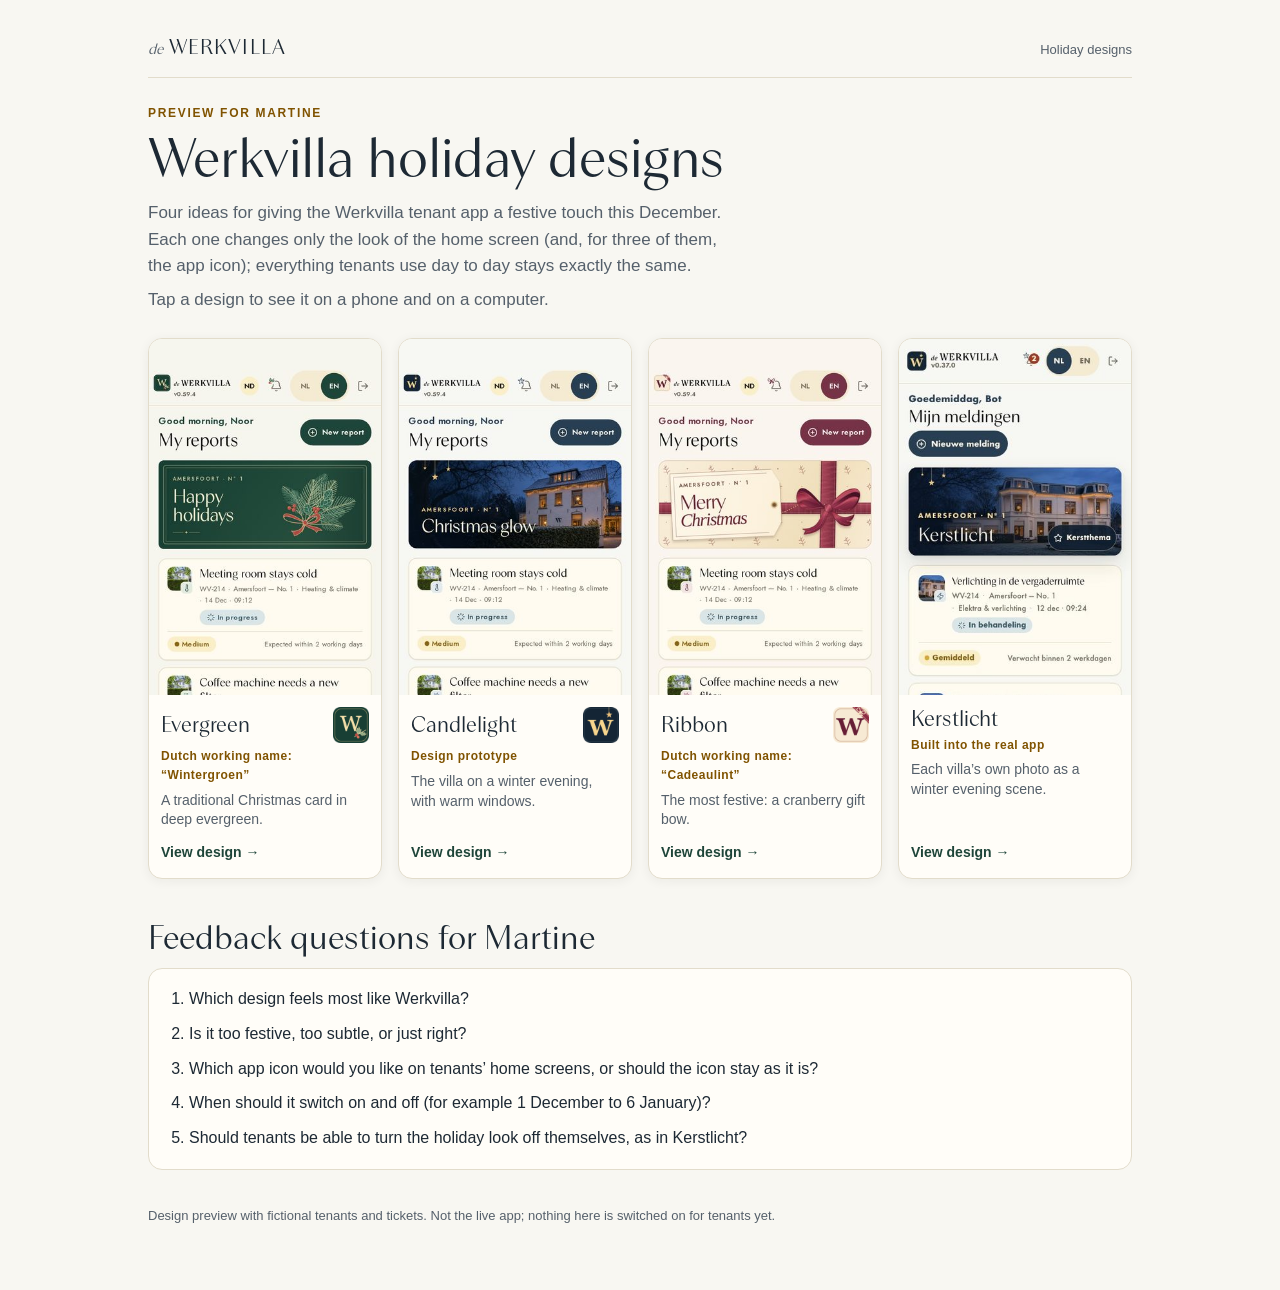
==== index.html @ d8d3cb4d "Werkvilla holiday design previews (static, fictional data)" ====
<!doctype html>
<html lang="en">
<head>
<meta charset="utf-8">
<meta name="viewport" content="width=device-width, initial-scale=1, viewport-fit=cover">
<meta name="robots" content="noindex,nofollow">
<meta name="referrer" content="no-referrer">
<meta name="theme-color" content="#f8f7f2">
<title>Werkvilla holiday designs — preview for Martine</title>
<link rel="stylesheet" href="style.css">
</head>
<body>
<div class="wrap">
<a class="brand" href="index.html"><i>de</i><b>WERKVILLA</b><span>Holiday designs</span></a>
<p class="eyebrow">Preview for Martine</p>
<h1>Werkvilla holiday designs</h1>
<p class="lead">Four ideas for giving the Werkvilla tenant app a festive touch this December. Each one changes only the look of the home screen (and, for three of them, the app icon); everything tenants use day to day stays exactly the same.</p>
<p class="lead">Tap a design to see it on a phone and on a computer.</p>
<div class="cards">
<a class="card" href="evergreen/index.html">
  <div class="shot"><img src="evergreen/thumb.jpg" alt="Evergreen design on a phone" width="360" height="779" loading="lazy"></div>
  <div class="body">
    <div class="title"><h3>Evergreen</h3><img src="assets/icons/evergreen.png" alt="" width="36" height="36"></div>
    <small>Dutch working name: “Wintergroen”</small>
    <p>A traditional Christmas card in deep evergreen.</p>
    <span class="go">View design →</span>
  </div>
</a>
<a class="card" href="candlelight/index.html">
  <div class="shot"><img src="candlelight/thumb.jpg" alt="Candlelight design on a phone" width="360" height="779" loading="lazy"></div>
  <div class="body">
    <div class="title"><h3>Candlelight</h3><img src="assets/icons/candlelight.png" alt="" width="36" height="36"></div>
    <small>Design prototype</small>
    <p>The villa on a winter evening, with warm windows.</p>
    <span class="go">View design →</span>
  </div>
</a>
<a class="card" href="ribbon/index.html">
  <div class="shot"><img src="ribbon/thumb.jpg" alt="Ribbon design on a phone" width="360" height="779" loading="lazy"></div>
  <div class="body">
    <div class="title"><h3>Ribbon</h3><img src="assets/icons/ribbon.png" alt="" width="36" height="36"></div>
    <small>Dutch working name: “Cadeaulint”</small>
    <p>The most festive: a cranberry gift bow.</p>
    <span class="go">View design →</span>
  </div>
</a>
<a class="card" href="kerstlicht/index.html">
  <div class="shot"><img src="kerstlicht/thumb.jpg" alt="Kerstlicht design on a phone" width="360" height="779" loading="lazy"></div>
  <div class="body">
    <div class="title"><h3>Kerstlicht</h3></div>
    <small>Built into the real app</small>
    <p>Each villa’s own photo as a winter evening scene.</p>
    <span class="go">View design →</span>
  </div>
</a>
</div>

<h2>Feedback questions for Martine</h2>
<ol class="questions">
  <li>Which design feels most like Werkvilla?</li>
  <li>Is it too festive, too subtle, or just right?</li>
  <li>Which app icon would you like on tenants’ home screens, or should the icon stay as it is?</li>
  <li>When should it switch on and off (for example 1 December to 6 January)?</li>
  <li>Should tenants be able to turn the holiday look off themselves, as in Kerstlicht?</li>
</ol>
<footer>Design preview with fictional tenants and tickets. Not the live app; nothing here is switched on for tenants yet.</footer>
</div>
</body>
</html>
---- style.css ----
/* Werkvilla holiday preview: cream paper, navy ink, evergreen accent, Relais Display headings. */
@font-face {
  font-family: "Relais";
  src: url("assets/fonts/RelaisDisplay-Regular.woff2") format("woff2");
  font-display: swap;
}

:root {
  --paper: #f8f7f2;
  --ivory: #fffdf8;
  --line: #e2dccb;
  --ink: #1d2934;
  --muted: #55606b;
  --green: #1e4539;
  --gold: #805300;
  --radius: 14px;
  --serif: "Relais", Georgia, "Times New Roman", serif;
  --sans: -apple-system, BlinkMacSystemFont, "Segoe UI", Roboto, "Helvetica Neue", Arial, sans-serif;
}

* { box-sizing: border-box; }

html { -webkit-text-size-adjust: 100%; }

body {
  margin: 0;
  background: var(--paper);
  color: var(--ink);
  font: 16px/1.55 var(--sans);
  padding: env(safe-area-inset-top) env(safe-area-inset-right) env(safe-area-inset-bottom) env(safe-area-inset-left);
}

img, video { display: block; max-width: 100%; height: auto; }

a { color: var(--green); text-underline-offset: 3px; }
a:focus-visible { outline: 3px solid var(--gold); outline-offset: 3px; border-radius: 6px; }

.wrap { max-width: 1040px; margin: 0 auto; padding: 20px 18px 48px; }

/* Header wordmark */
.brand {
  display: flex;
  align-items: baseline;
  gap: 6px;
  padding-bottom: 14px;
  border-bottom: 1px solid var(--line);
  color: var(--ink);
  text-decoration: none;
}
.brand i { font: italic 15px var(--serif); color: var(--muted); }
.brand b { font: 400 21px var(--serif); letter-spacing: .06em; }
.brand span { margin-left: auto; font-size: 13px; color: var(--muted); }

.eyebrow {
  margin: 26px 0 4px;
  font-size: 12px;
  font-weight: 600;
  letter-spacing: .14em;
  text-transform: uppercase;
  color: var(--gold);
}

h1, h2, h3 { font-family: var(--serif); font-weight: 400; line-height: 1.1; margin: 0; }
h1 { font-size: clamp(34px, 9vw, 56px); margin-bottom: 12px; }
h2 { font-size: clamp(26px, 6.5vw, 34px); margin: 40px 0 12px; }
h3 { font-size: 22px; }

.lead { font-size: 17px; color: var(--muted); margin: 0 0 8px; max-width: 62ch; }
.note {
  margin: 14px 0 0;
  padding: 12px 14px;
  background: var(--ivory);
  border: 1px solid var(--line);
  border-left: 4px solid var(--green);
  border-radius: 10px;
  font-size: 14px;
  color: var(--muted);
}

/* Overview cards */
.cards {
  display: grid;
  grid-template-columns: repeat(2, minmax(0, 1fr));
  gap: 12px;
  margin-top: 24px;
}
.card {
  display: flex;
  flex-direction: column;
  background: var(--ivory);
  border: 1px solid var(--line);
  border-radius: var(--radius);
  overflow: hidden;
  color: inherit;
  text-decoration: none;
  box-shadow: 0 2px 12px rgba(33, 30, 19, .06);
}
.card:hover { border-color: #cbbf9f; }
.card .shot { background: #ece8dc; aspect-ratio: 390 / 600; overflow: hidden; }
.card .shot img { width: 100%; }
.card .body { padding: 12px 12px 14px; display: flex; flex-direction: column; gap: 4px; flex: 1; }
.card .title { display: flex; align-items: center; justify-content: space-between; gap: 8px; }
.card .title img { width: 36px; height: 36px; flex: none; }
.card small { font-size: 12px; color: var(--gold); font-weight: 600; letter-spacing: .04em; }
.card p { margin: 2px 0 0; font-size: 14px; line-height: 1.4; color: var(--muted); }
.card .go { margin-top: auto; padding-top: 8px; font-size: 14px; font-weight: 600; color: var(--green); }

/* Feedback questions */
.questions {
  margin: 0;
  padding: 18px 18px 18px 40px;
  background: var(--ivory);
  border: 1px solid var(--line);
  border-radius: var(--radius);
}
.questions li { margin: 0 0 10px; }
.questions li:last-child { margin-bottom: 0; }

/* Variant pages */
.back { display: inline-block; margin-top: 16px; font-size: 15px; font-weight: 600; text-decoration: none; }
.dutch { font-size: 15px; color: var(--muted); margin: 0 0 6px; }

.gallery {
  display: flex;
  gap: 14px;
  overflow-x: auto;
  scroll-snap-type: x mandatory;
  padding: 4px 18px 12px;
  margin: 0 -18px;
}
.gallery figure { flex: 0 0 82%; max-width: 330px; scroll-snap-align: center; }
.gallery figure:only-child { margin-inline: auto; }

figure { margin: 0; }
figcaption { margin-top: 8px; font-size: 14px; color: var(--muted); }

.phone img {
  border-radius: 22px;
  border: 1px solid var(--line);
  box-shadow: 0 8px 28px rgba(33, 30, 19, .14);
}
.desktop img {
  border-radius: 10px;
  border: 1px solid var(--line);
  box-shadow: 0 6px 24px rgba(33, 30, 19, .12);
}
.hint { font-size: 13px; color: var(--muted); margin: 0 0 4px; }

.iconrow { display: flex; flex-wrap: wrap; gap: 16px; }
.tile {
  display: flex;
  flex-direction: column;
  align-items: center;
  gap: 8px;
  padding: 18px 22px 14px;
  border-radius: var(--radius);
  font-size: 13px;
}
.tile img { width: 76px; height: 76px; }
.tile.light { background: var(--ivory); border: 1px solid var(--line); color: var(--ink); }
.tile.dark { background: #1f2a33; color: #eef0ee; }

.video video {
  width: 100%;
  max-width: 330px;
  border-radius: 22px;
  border: 1px solid var(--line);
  background: #1f2a33;
}

.pager {
  display: grid;
  grid-template-columns: 1fr 1fr;
  gap: 12px;
  margin-top: 44px;
  padding-top: 18px;
  border-top: 1px solid var(--line);
}
.pager a {
  display: block;
  padding: 12px 14px;
  background: var(--ivory);
  border: 1px solid var(--line);
  border-radius: 12px;
  text-decoration: none;
  color: var(--ink);
  min-height: 44px;
}
.pager a span { display: block; font-size: 12px; color: var(--muted); letter-spacing: .04em; }
.pager a b { font: 400 20px var(--serif); }
.pager .next { text-align: right; }

footer { margin-top: 36px; font-size: 13px; color: var(--muted); }

@media (min-width: 720px) {
  .wrap { padding: 32px 28px 64px; }
  .cards { grid-template-columns: repeat(4, minmax(0, 1fr)); gap: 16px; }
  .gallery { overflow: visible; margin: 0; padding: 4px 0 12px; }
  .gallery figure { flex: 0 1 330px; }
}

@media (prefers-reduced-motion: no-preference) {
  html { scroll-behavior: smooth; }
}
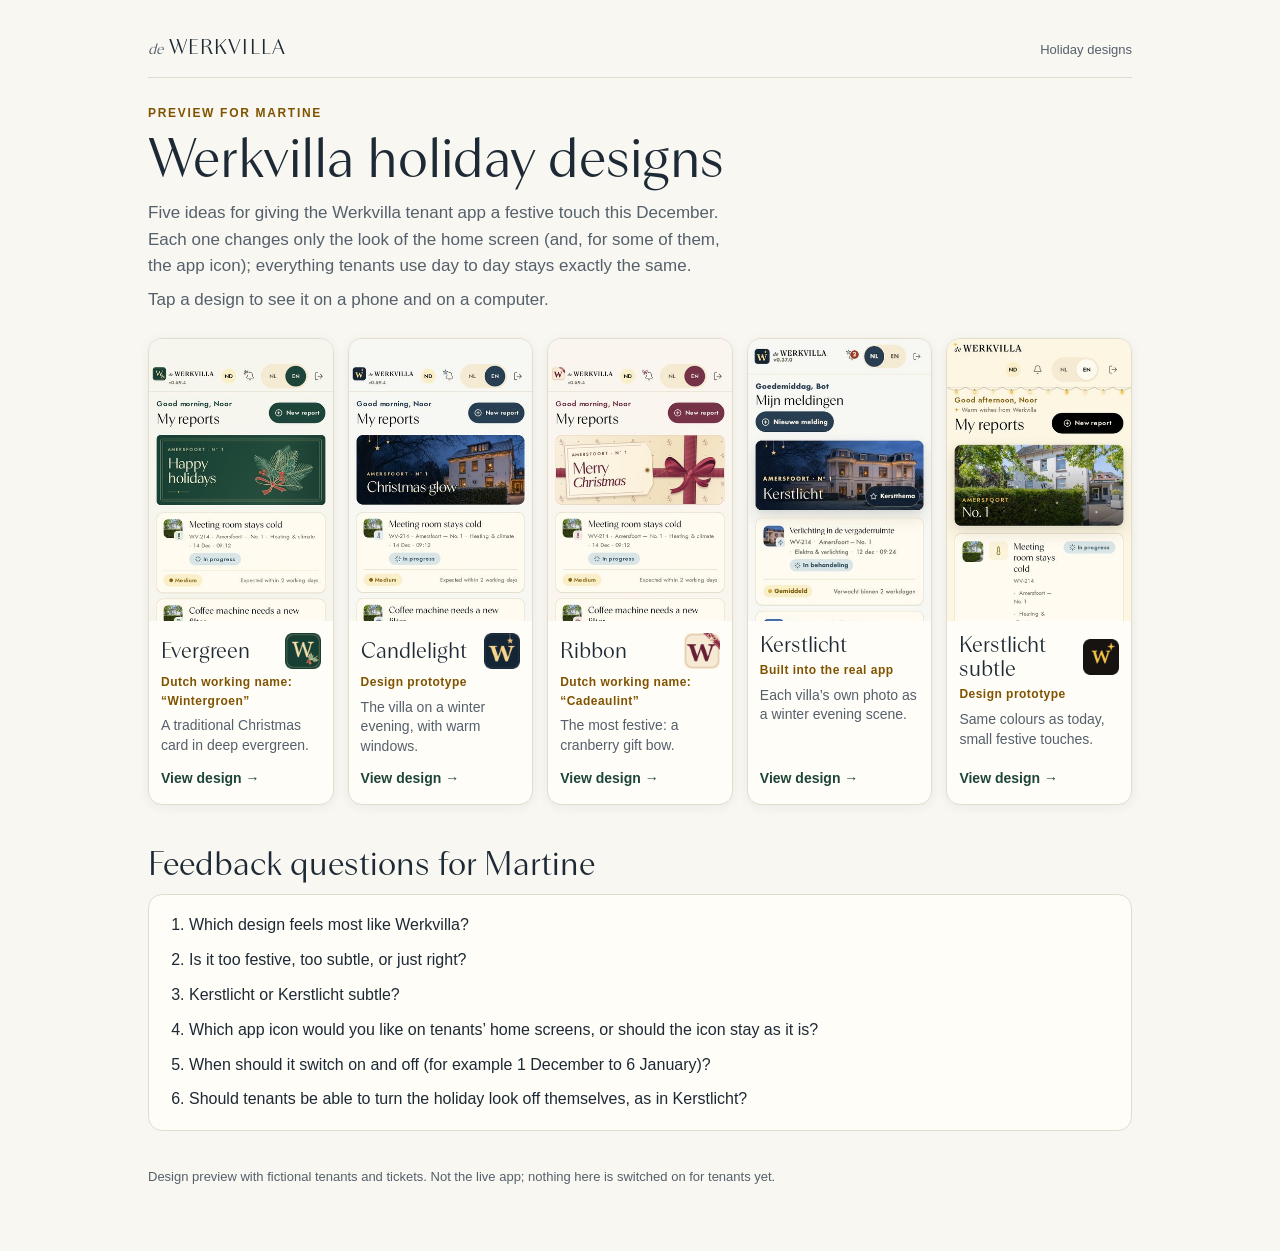
==== commit a6f6b6e1: "Add Kerstlicht subtle preview (same colours, small festive touches)" ====
--- a/index.html
+++ b/index.html
@@ -14,7 +14,7 @@
 <a class="brand" href="index.html"><i>de</i><b>WERKVILLA</b><span>Holiday designs</span></a>
 <p class="eyebrow">Preview for Martine</p>
 <h1>Werkvilla holiday designs</h1>
-<p class="lead">Four ideas for giving the Werkvilla tenant app a festive touch this December. Each one changes only the look of the home screen (and, for three of them, the app icon); everything tenants use day to day stays exactly the same.</p>
+<p class="lead">Five ideas for giving the Werkvilla tenant app a festive touch this December. Each one changes only the look of the home screen (and, for some of them, the app icon); everything tenants use day to day stays exactly the same.</p>
 <p class="lead">Tap a design to see it on a phone and on a computer.</p>
 <div class="cards">
 <a class="card" href="evergreen/index.html">
@@ -53,12 +53,22 @@
     <span class="go">View design →</span>
   </div>
 </a>
+<a class="card" href="kerstlicht-subtle/index.html">
+  <div class="shot"><img src="kerstlicht-subtle/thumb.jpg" alt="Kerstlicht subtle design on a phone" width="360" height="779" loading="lazy"></div>
+  <div class="body">
+    <div class="title"><h3>Kerstlicht subtle</h3><img src="assets/icons/kerstlicht-subtle.png" alt="" width="36" height="36"></div>
+    <small>Design prototype</small>
+    <p>Same colours as today, small festive touches.</p>
+    <span class="go">View design →</span>
+  </div>
+</a>
 </div>
 
 <h2>Feedback questions for Martine</h2>
 <ol class="questions">
   <li>Which design feels most like Werkvilla?</li>
   <li>Is it too festive, too subtle, or just right?</li>
+  <li>Kerstlicht or Kerstlicht subtle?</li>
   <li>Which app icon would you like on tenants’ home screens, or should the icon stay as it is?</li>
   <li>When should it switch on and off (for example 1 December to 6 January)?</li>
   <li>Should tenants be able to turn the holiday look off themselves, as in Kerstlicht?</li>
--- a/style.css
+++ b/style.css
@@ -146,6 +146,17 @@
 }
 .hint { font-size: 13px; color: var(--muted); margin: 0 0 4px; }
 
+/* Before/after pair: stacked on a phone, side by side on a wider screen. */
+.compare { display: grid; gap: 22px; margin-top: 10px; }
+.compare figure { max-width: 330px; width: 100%; margin-inline: auto; }
+.compare figcaption { margin: 0 0 8px; font-size: 13px; font-weight: 600; letter-spacing: .1em; text-transform: uppercase; color: var(--gold); }
+.phone.detail { max-width: 420px; margin-top: 10px; }
+
+.points { margin: 0; padding: 16px 18px 16px 38px; background: var(--ivory); border: 1px solid var(--line); border-radius: var(--radius); }
+.points li { margin: 0 0 8px; color: var(--muted); }
+.points li:last-child { margin-bottom: 0; }
+.points b { color: var(--ink); font-weight: 600; }
+
 .iconrow { display: flex; flex-wrap: wrap; gap: 16px; }
 .tile {
   display: flex;
@@ -194,11 +205,17 @@
 
 @media (min-width: 720px) {
   .wrap { padding: 32px 28px 64px; }
-  .cards { grid-template-columns: repeat(4, minmax(0, 1fr)); gap: 16px; }
+  .cards { grid-template-columns: repeat(3, minmax(0, 1fr)); gap: 16px; }
+  .compare { grid-template-columns: repeat(2, minmax(0, 330px)); justify-content: start; gap: 28px; }
+  .compare figure { margin-inline: 0; }
   .gallery { overflow: visible; margin: 0; padding: 4px 0 12px; }
   .gallery figure { flex: 0 1 330px; }
 }
 
+@media (min-width: 960px) {
+  .cards { grid-template-columns: repeat(5, minmax(0, 1fr)); gap: 14px; }
+}
+
 @media (prefers-reduced-motion: no-preference) {
   html { scroll-behavior: smooth; }
 }
